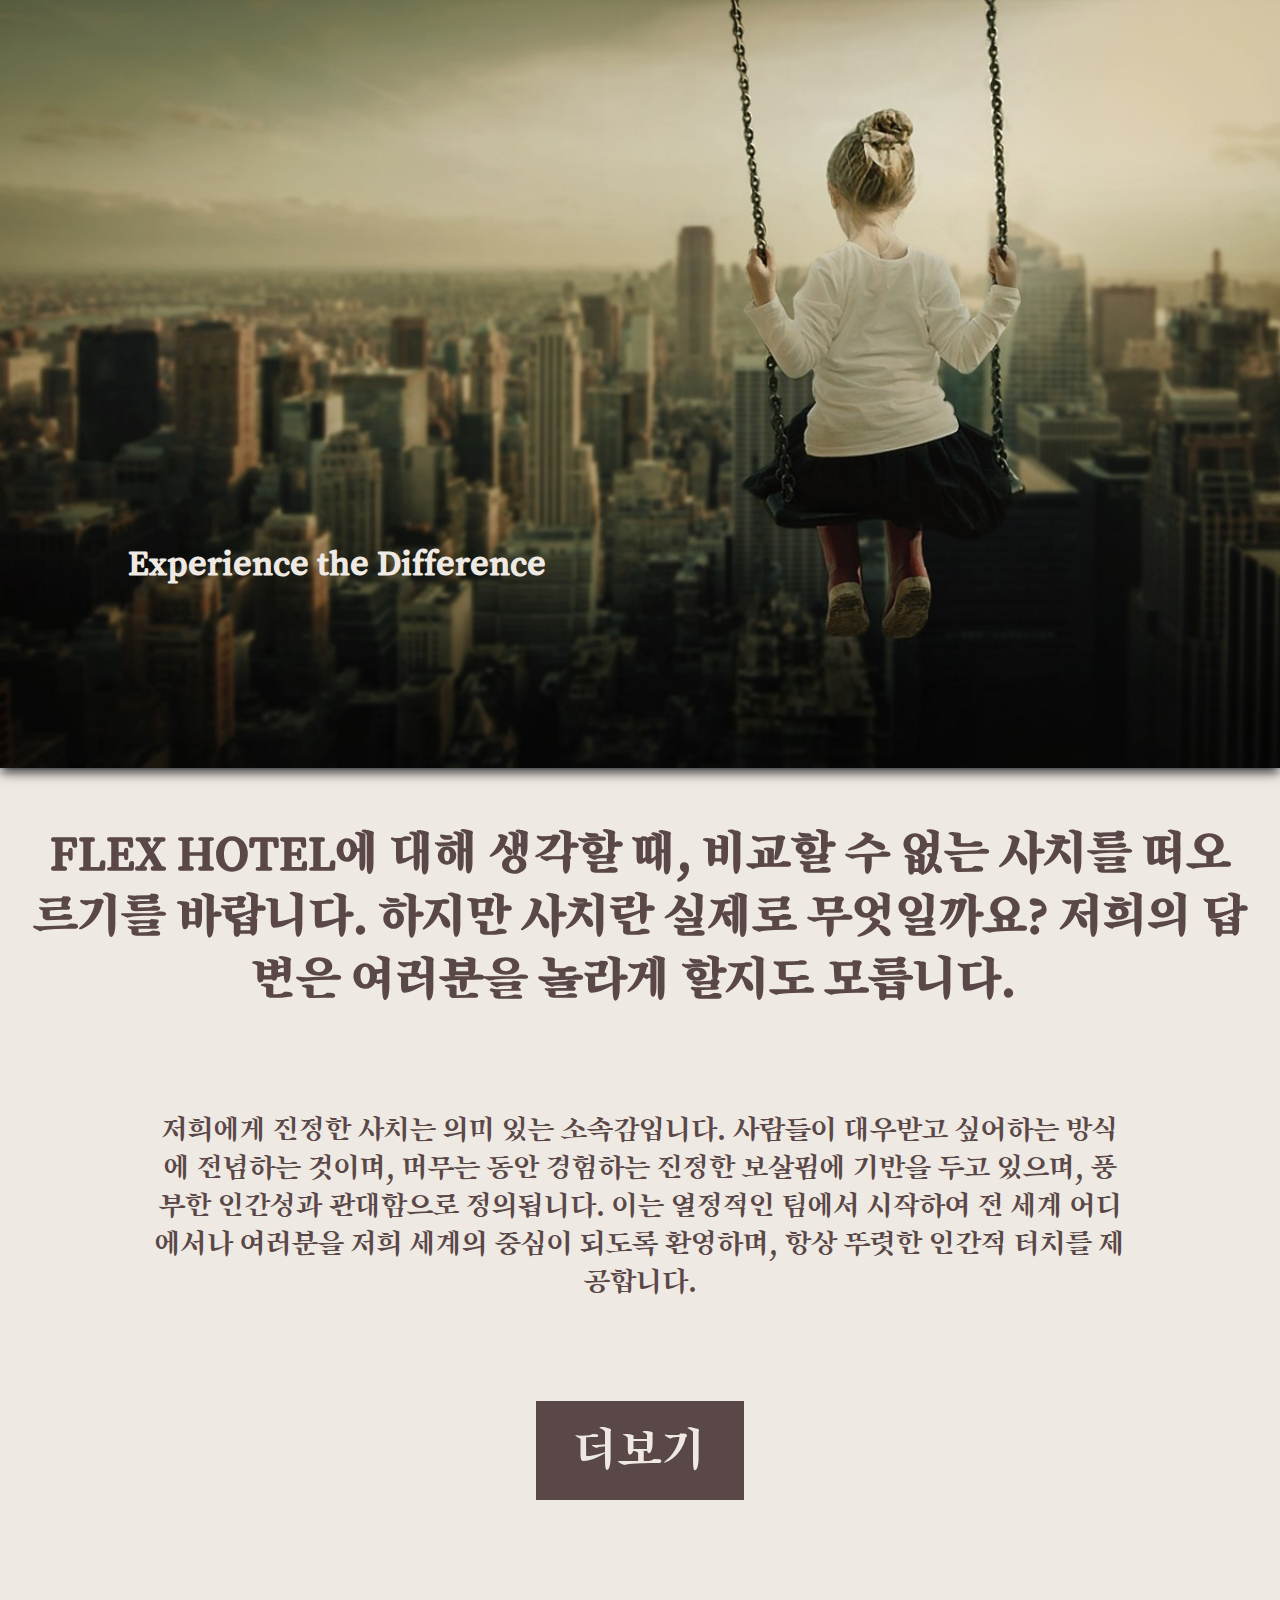
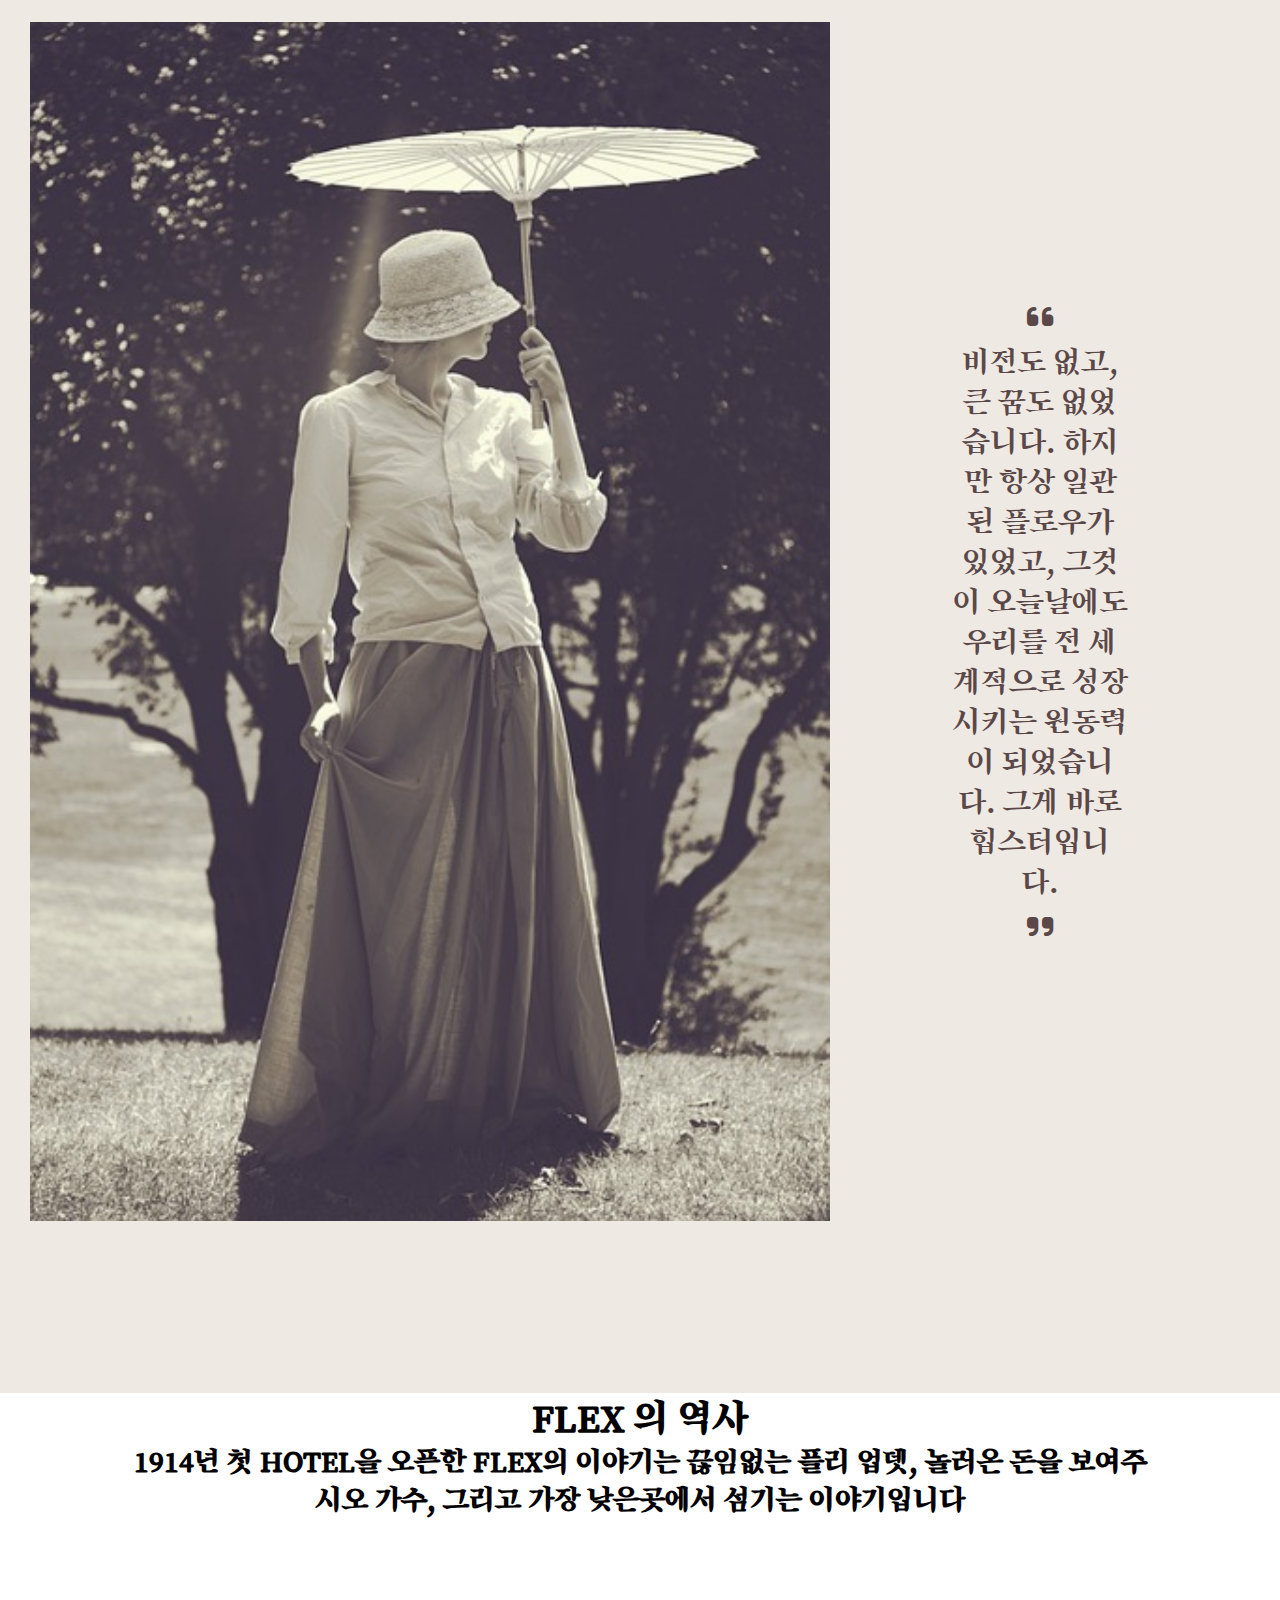
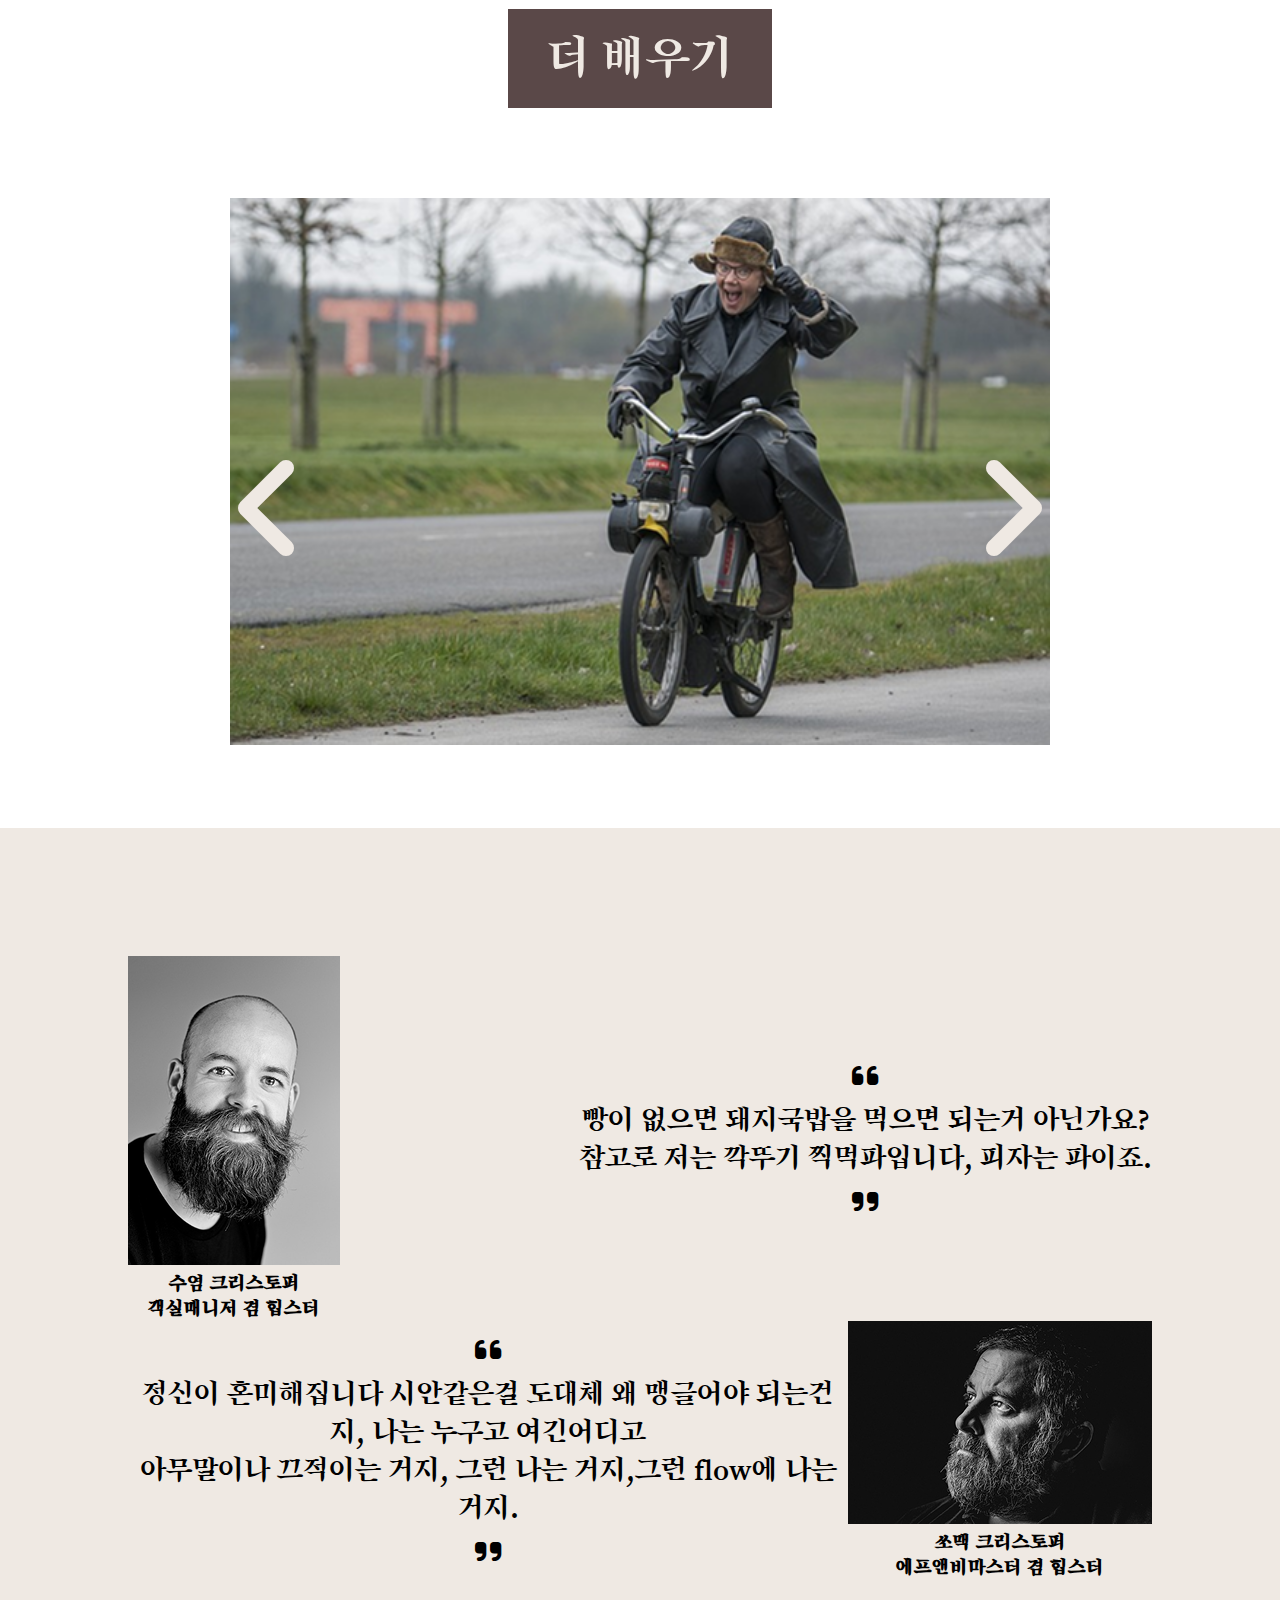
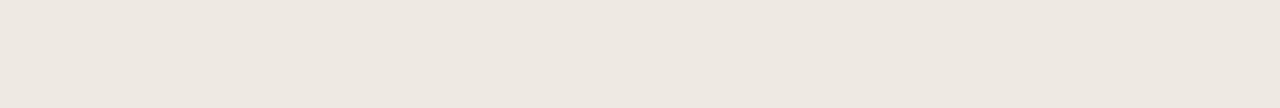
==== menu/brand.html @ 7d7cec75 "imaaidiiot" ====
<!DOCTYPE html>
<html lang="en">
  <head>
    <meta charset="UTF-8" />
    <meta
      name="viewport"
      content="width=device-width, initial-scale=1.0, user-scalable=no"
    />
    <title>BRAND</title>
    <!--Font Awsome Link 6.7.2vr assetType All https://fontawesome.com/v6/search?o=r&m=free -->
    <link
      rel="stylesheet"
      href="https://cdnjs.cloudflare.com/ajax/libs/font-awesome/6.7.2/css/all.min.css"
      integrity="sha512-Evv84Mr4kqVGRNSgIGL/F/aIDqQb7xQ2vcrdIwxfjThSH8CSR7PBEakCr51Ck+w+/U6swU2Im1vVX0SVk9ABhg=="
      crossorigin="anonymous"
      referrerpolicy="no-referrer"
    />
    <link rel="preconnect" href="https://fonts.googleapis.com" />
    <link rel="preconnect" href="https://fonts.gstatic.com" crossorigin />
    <link
      href="https://fonts.googleapis.com/css2?family=Song+Myung&display=swap"
      rel="stylesheet"
    />
    <link rel="stylesheet" href="../css/style.css" />

    <script src="/js/jquery-3.7.1.min.js"></script>
  </head>
  <body class="">
    <!--헤더 유준-->
    <header></header>
    <div class="visual">
      <img src="../img/backGround.png" alt="" />
      <p>Experience the Difference</p>
    </div>
    <div class="container">
      <div class="brand_con1">
        <h1>
          FLEX HOTEL에 대해 생각할 때, 비교할 수 없는 사치를 떠오르기를
          바랍니다. 하지만 사치란 실제로 무엇일까요? 저희의 답변은 여러분을
          놀라게 할지도 모릅니다. 
        </h1>
        <h2>
          저희에게 진정한 사치는 의미 있는 소속감입니다. 사람들이 대우받고
          싶어하는 방식에 전념하는 것이며, 머무는 동안 경험하는 진정한 보살핌에
          기반을 두고 있으며, 풍부한 인간성과 관대함으로 정의됩니다. 이는
          열정적인 팀에서 시작하여 전 세계 어디에서나 여러분을 저희 세계의
          중심이 되도록 환영하며, 항상 뚜렷한 인간적 터치를 제공합니다.
        </h2>
        <button>더보기</button>
        <div>
          <img src="../img/masterCheif.png" alt="" class="masterCheif" />
          <p>
            <i class="fa-solid fa-quote-left"></i>
            비전도 없고, 큰 꿈도 없었습니다. 하지만 항상 일관된 플로우가 있었고,
            그것이 오늘날에도 우리를 전 세계적으로 성장시키는 원동력이
            되었습니다. 그게 바로 힙스터입니다.
            <i class="fa-solid fa-quote-right"></i>
          </p>
        </div>
      </div>
      <div class="brand_con2">
        <h1>FLEX 의 역사</h1>
        <h2>
          1914년 첫 HOTEL을 오픈한 FLEX의 이야기는 끊임없는 플리 업뎃, 놀러온
          돈을 보여주시오 가수, 그리고 가장 낮은곳에서 섬기는 이야기입니다
        </h2>
        <button>더 배우기</button>
        <div>
          <i class="fa-solid fa-angle-left" id="fa-angle-left"></i>
          <img src="../img/consub_1.png" alt="" class="con5_1" />
          <img src="../img/consub_2.png" alt="" class="con5_2" />
          <img src="../img/consub_3.png" alt="" class="con5_3" />
          <img src="../img/consub_4.png" alt="" class="con5_4" />
          <i class="fa-solid fa-angle-right" id="fa-angle-right"></i>
        </div>
      </div>
      <div class="brand_con3">
        <div>
          <h1>
            <img src="../img/manage_1.png" alt="" />
            <p>
              수염 크리스토퍼<br />
              객실매니저 겸 힙스터
            </p>
          </h1>

          <p>
            <i class="fa-solid fa-quote-left"></i>
            빵이 없으면 돼지국밥을 먹으면 되는거 아닌가요? <br />참고로 저는
            깍뚜기 찍먹파입니다, 피자는 파이죠.
            <i class="fa-solid fa-quote-right"></i>
          </p>
        </div>
        <div>
          <p>
            <i class="fa-solid fa-quote-left"></i>
            정신이 혼미해집니다 시안같은걸 도대체 왜 맹글어야 되는건지, 나는
            누구고 여긴어디고 <br />아무말이나 끄적이는 거지, 그런 나는
            거지,그런 flow에 나는 거지.
            <i class="fa-solid fa-quote-right"></i>
          </p>
          <h1>
            <img src="../img/manage_2.png" alt="" />
            <p>
              쏘맥 크리스토퍼<br />
              에프앤비마스터 겸 힙스터
            </p>
          </h1>
        </div>
      </div>
    </div>
    <!--푸터 유준-->
    <footer></footer>

    <!--jquery 관련 작성-->
    <script src="../js/javascript.js"></script>
  </body>
</html>
---- css/style.css ----
* {
  margin: 0px;
  padding: 0px;
}
ul {
  list-style: none;
}
a {
  text-decoration: none;
}
.index_body {
  width: 80%;
  margin-inline: 10%;
}

body {
  font-family: "Song Myung", serif;
}
button {
  font-family: "Song Myung", serif;
}
.visual {
  width: 100%;
  position: relative;
}
.visual img {
  width: 100%;
  box-shadow: 0px 3px 12px;
}
.visual P {
  position: absolute;
  top: 70%;
  left: 10%;
  font-size: 36px;
  font-weight: 900;
  color: #efe9e3;
}
.visual span {
  font-family: "Song Myung", serif;
  font-size: 16px;
  font-weight: 500;
}

.con1 {
  text-align: center;
  width: 100%;
}
.dining_con1 .dining_location {
  display: flex;
}
.dining_con1 .dining_location p {
  margin-left: 30px;
  color: #a99e7c;
}
.dining_con1 .dining_location span {
  color: black;
  margin-left: 10px;
}
.dining_con1 .dining_location .location {
  border-right: #5a4848 1px solid;
  padding-right: 30px;
}

.dining_container {
  position: relative;
  padding-bottom: 80%;
}

.dining_con1 .the_flex img {
  position: absolute;
  width: 100%;
}

.dining_con1 .the_flex h1 {
  margin-block: 30px;
}
.dining_con1 .the_flex h2 {
  margin-block: 20px;
}
.dining_con1 {
  width: 80%;
  margin-inline: 10%;
}
.dining_con1 ul {
  display: flex;
  justify-content: space-around;
  margin-inline: 10%;
  margin-block: 40px;
}

.dining_con1 button {
  padding-inline: 50px;
  padding-block: 20px;
  border: none;
}
.dining_visual .con5_2,
.dining_visual .con5_3,
.dining_visual .con5_4 {
  display: none;
}
.dining_visual {
  background-image: url(../img/dining_bg.png);
  background-position: center;
  background-repeat: no-repeat;
  background-size: cover;
  margin-block: 30px;
}
.dining_visual h1 {
  text-wrap: wrap;
}
.dining_visual i {
  padding-inline: 3vw;
  padding-block: 3vh;
  background-color: #5a4848c2;
}

.dining_visual ul {
  display: flex;
  gap: 30px;
  height: 80%;
  justify-content: space-between;
  align-items: center;
}
.dining_visual img {
  width: 100%;
  height: 368px;
  border-radius: 0px 30px;
}
.dining_visual li {
  width: calc(100% / 3 -50px);
  display: list-item;
  text-align: center;
  margin-top: 20px;
}
.dining_visual button {
  position: relative;
  bottom: 20px;
  padding-block: 10px;
  padding-inline: 10px;
}

.brand_con1 {
  width: 100%;
  text-align: center;
  background-color: #efe9e3;
  padding-block: 50px;
  padding-inline: 30px;
  box-sizing: border-box;
  color: #5a4848;
}

.brand_con1 button {
  padding-block: 2vh;
  padding-inline: 3vw;
  font-size: 50px;
  background-color: #5a4848;
  color: #efe9e3;
  border: none;
}
.brand_con1 h1 {
  font-size: 50px;
}
.brand_con1 h2 {
  font-size: 30px;
  margin-block: 100px;
  width: 80%;
  margin-inline: 10%;
  font-weight: 500;
}
.masterCheif {
  width: 5000px;
}
.brand_con1 div {
  display: flex;
  align-items: center;
  margin-block: 10%;
}
.brand_con1 div p {
  width: 90%;
  margin-inline: 10%;
  display: grid;
  font-size: 32px;
}
.brand_con1 div p i {
  font-size: 30px;
  margin-block: 10px;
}

.brand_con2 {
  display: grid;
  position: relative;
  text-align: center;
  justify-items: center;
  width: 80%;
  margin-inline: 10%;
}
.brand_con2 button {
  padding-block: 2vh;
  padding-inline: 3vw;
  font-size: 50px;
  background-color: #5a4848;
  color: #efe9e3;
  border: none;
  margin-block: 10vh;
}
.brand_con2 h1 {
  font-size: 40px;
}
.brand_con2 h2 {
  font-size: 30px;
}
.brand_con2 div {
  width: 80%;
  text-align: left;
  display: flex;
  justify-content: space-between;
  color: #efe9e3;
}
.brand_con2 #fa-angle-left {
  font-size: 10vw;
  margin-top: 30%;
  z-index: 10;
}
.brand_con2 #fa-angle-right {
  font-size: 10vw;
  margin-top: 30%;
  z-index: 10;
}
.brand_con2 img {
  display: none;
}
.brand_con2 .con5_1 {
  display: block;
}
.brand_con2 div img {
  width: 80%;
  position: absolute;
}
.brand_con3 {
  position: relative;
  width: 80%;
  padding-inline: 10%;
  margin-top: 20%;
  padding-block: 10%;
  background-color: #efe9e3;
}
.brand_con3 div {
  align-items: center;
  display: flex;
  font-size: 30px;
  justify-content: space-between;
}
.brand_con3 h1 {
  text-align: center;
  font-size: 20px;
}
.brand_con3 p {
  justify-items: center;
  text-align: center;
  display: grid;
}
.brand_con3 i {
  margin-block: 10px;
}
.con1 h1 {
  font-size: 20px;
  margin-inline: 10%;
}
.con1 h2 {
  font-size: 13px;
  margin-block: 20px;
  width: 80%;
  margin-inline: 10%;
  font-weight: 500;
}
.scroll_1 {
  display: flex;
  flex-wrap: nowrap;
  gap: 30px;
  overflow: hidden;
  justify-content: space-around;
}
.con1 img {
  width: 400px;
  height: 300px;
}
.con5 {
  position: relative;
  display: flex;
  margin-block: 20px;
  justify-content: space-between;
}
.con5 h2 {
  font-size: 16px;
  font-weight: 500;
}
.con5 .container_5_Left {
  width: 20vw;
}
.con5 .container_5_Right {
  width: 600px;
  height: 600px;
}
.con5 .container_5_Right img {
  position: absolute;
  right: 0%;
  display: none;
  width: 550px;
}
.con5 .container_5_Right .con5_1 {
  display: block;
}
.container_5_Left div {
  position: absolute;
  bottom: 150px;
  z-index: 20;
}
.container_5_Left button {
  padding-inline: 30px;
  padding-block: 5px;
  margin-inline: 10px;
  border: none;
  border-radius: 5px;
  background-color: #efe9e3;
  color: #5a4848;
}
@media (max-width: 1080px) and (min-width: 760px) {
  .scroll_1 {
    display: grid;
  }
  .con5 {
    display: grid;
    justify-content: center;
  }
  .con5 .container_5_Left {
    text-align: center;
    width: 100%;
  }
  .con5 .container_5_Right {
    width: 100%;
  }
  .con5 .container_5_Right img {
    right: 0px;
    width: 100%;
  }
  .con5 .container_5_Left div {
    top: 50%;
    right: 20%;
    transform: translate(50%, 50%);
    transition: 1s;
  }
  .brand_con1 {
    padding-inline: 5%;
  }
  .brand_con1 div {
    display: grid;
  }
  .brand_con1 div p {
    margin: 5%;
  }
  .brand_con1 img {
    width: 100%;
  }
  .brand_con3 div {
    display: grid;
    justify-content: center;
    width: 100%;
    margin-block: 80px;
  }
  .brand_con3 h1 {
    margin-block: 50px;
    width: 100%;
  }

  .brand_con3 img {
    width: 100%;
  }
}
@media (max-width: 760px) {
  .scroll_1 {
    display: grid;
  }
  .con5 {
    display: grid;
    justify-content: center;
  }
  .con5 .container_5_Left div {
    top: 45%;
    right: 20%;
    transform: translate(40%, -80%);
    transition: 1s;
  }
  .con5 .container_5_Left {
    width: 100%;
    text-align: center;
  }
  .con5 .container_5_Right {
    width: 100%;
  }
  .con5 .container_5_Right img {
    right: 0px;
    width: 100%;
  }
  .brand_con1 {
    padding-inline: 5%;
  }
  .brand_con1 div {
    display: grid;
  }
  .brand_con1 div p {
    margin: 5%;
  }
  .brand_con1 img {
    width: 100%;
  }
  .brand_con3 div {
    display: grid;
    justify-content: center;
    width: 100%;
    margin-block: 80px;
  }
  .brand_con3 h1 {
    margin-block: 50px;
    width: 100%;
  }

  .brand_con3 img {
    width: 100%;
  }
}
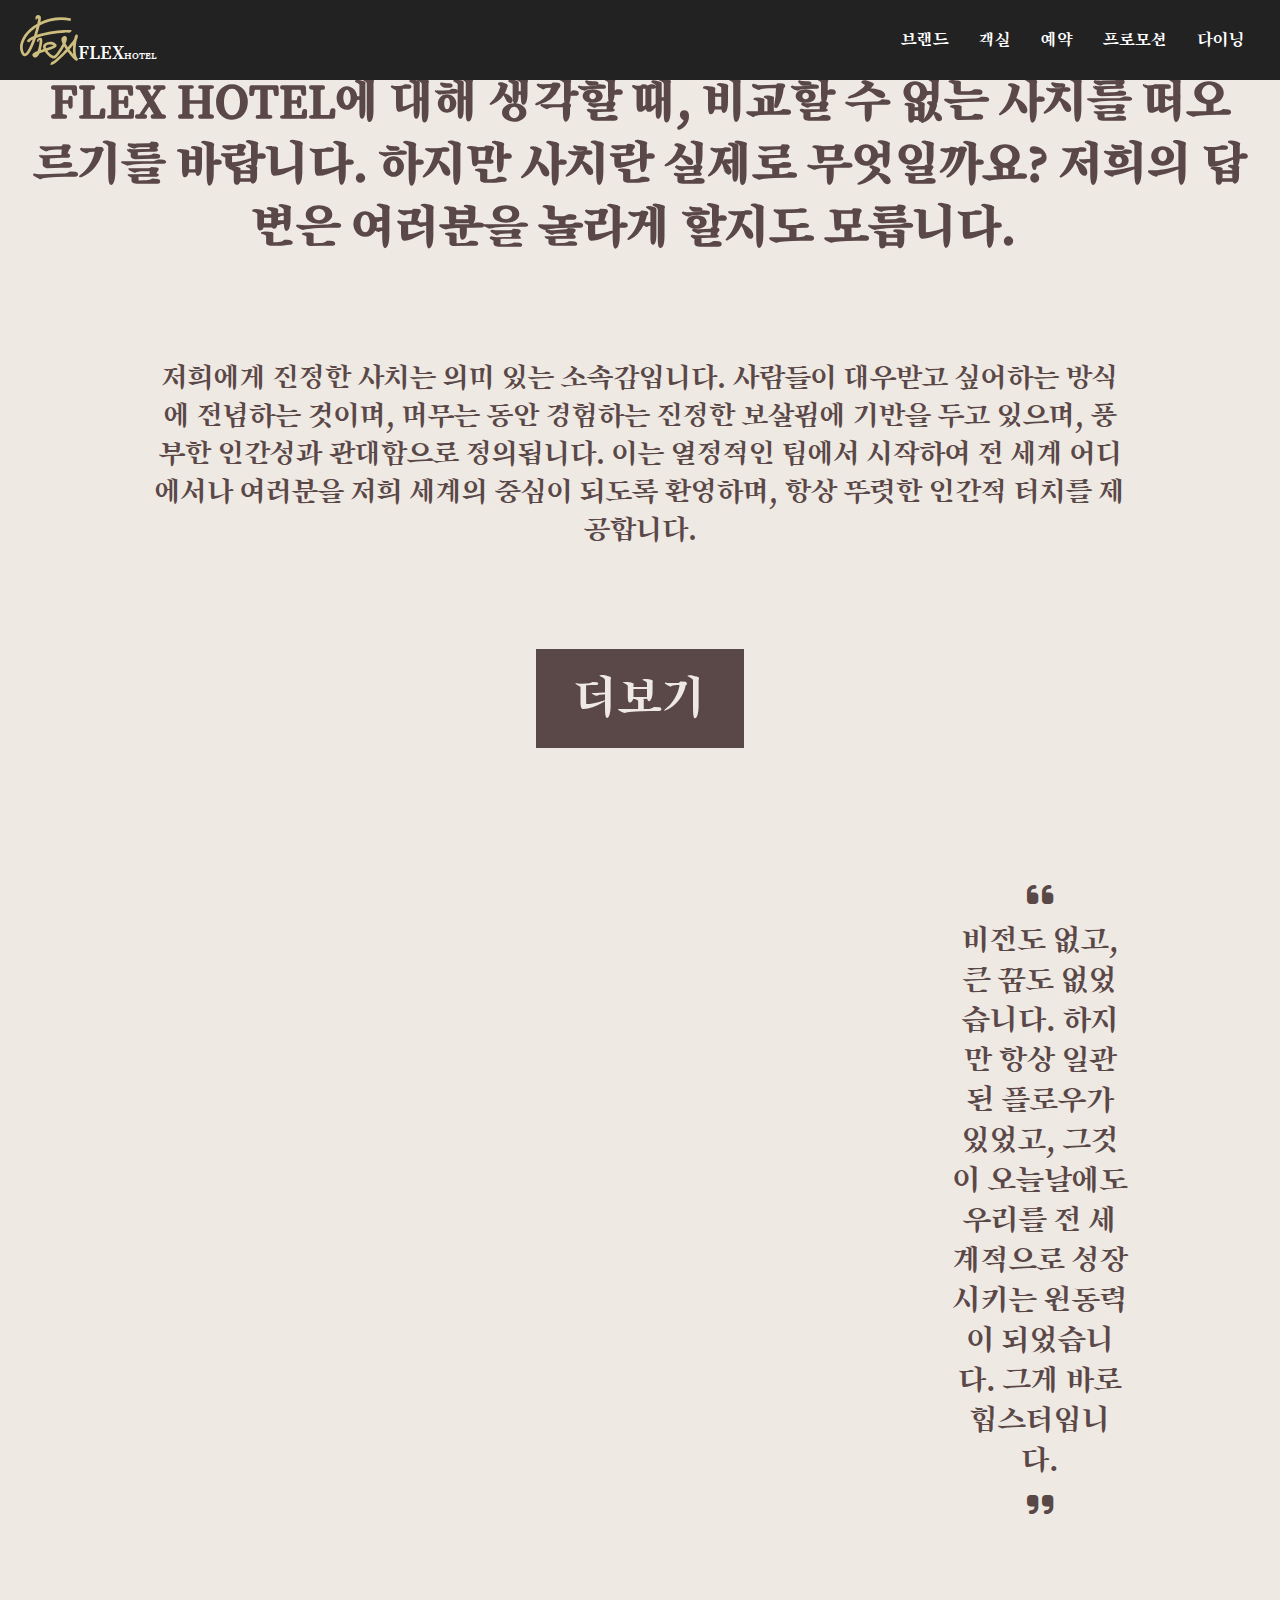
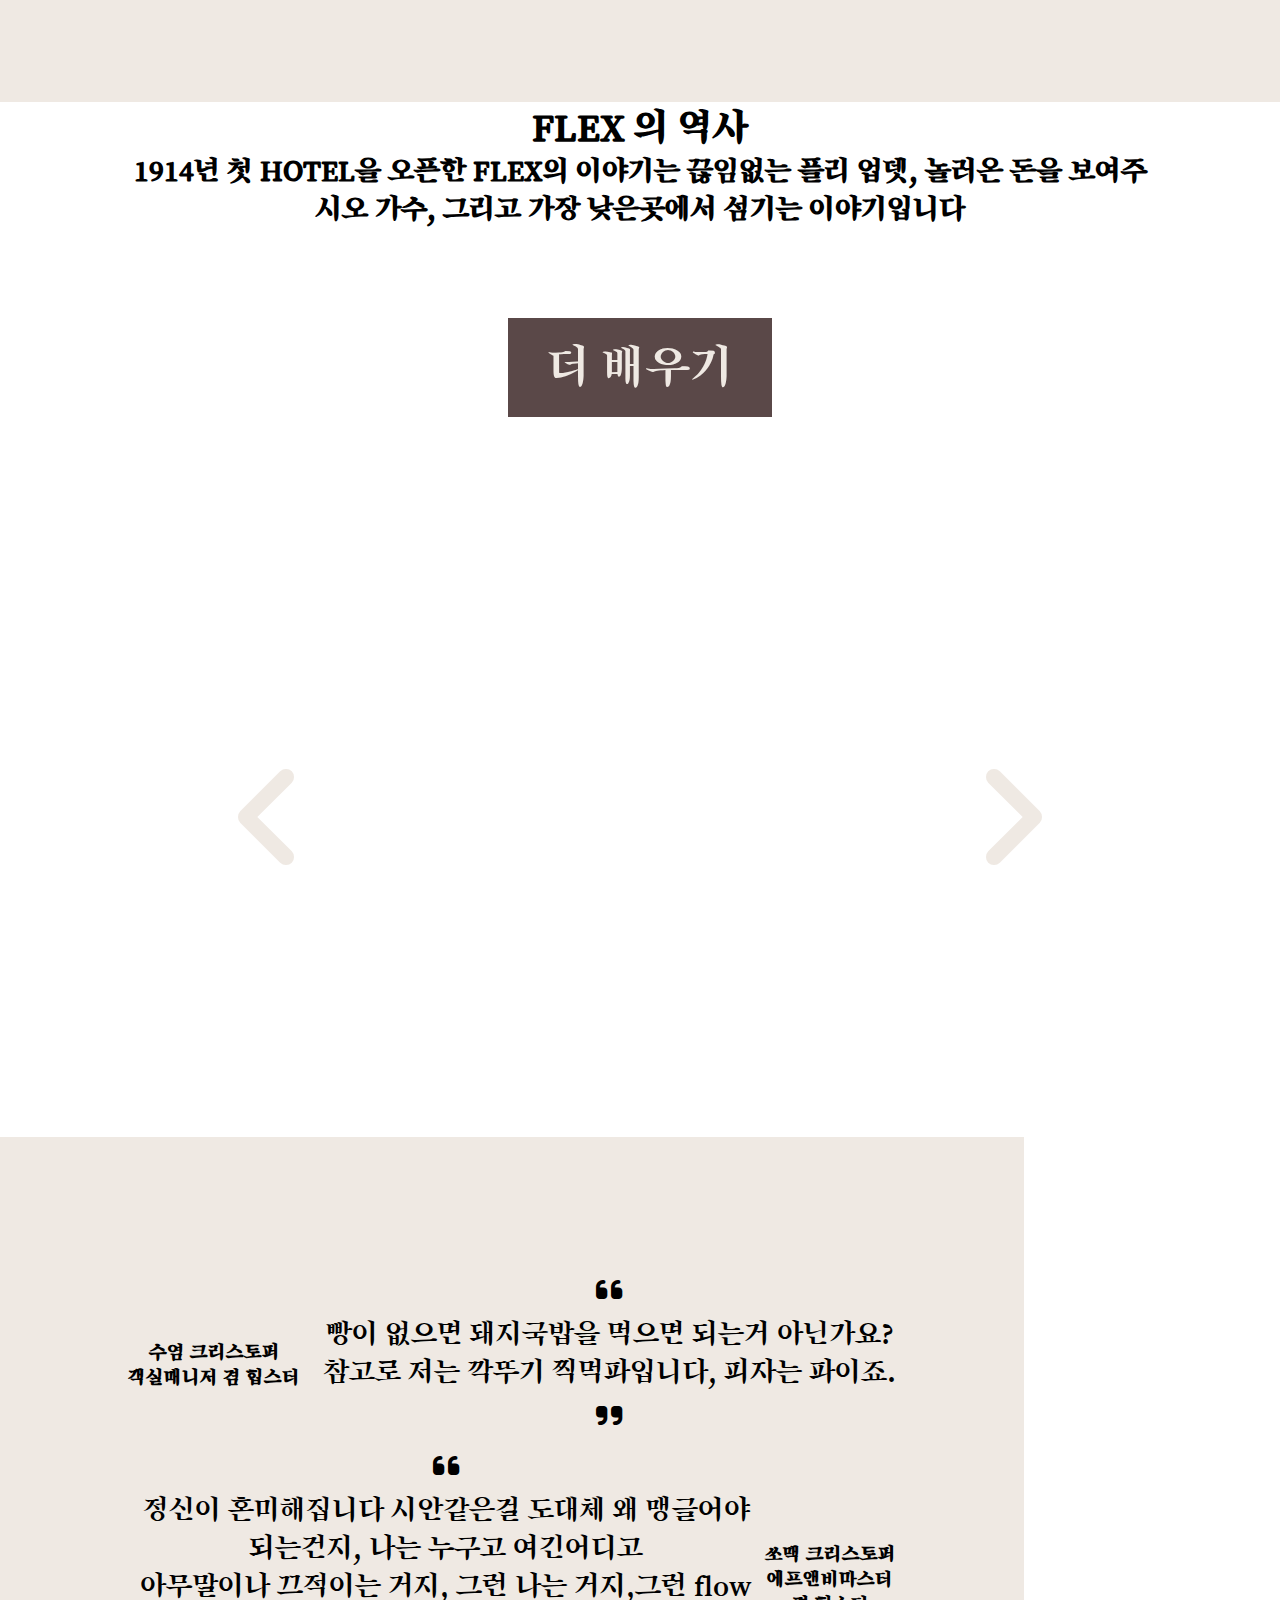
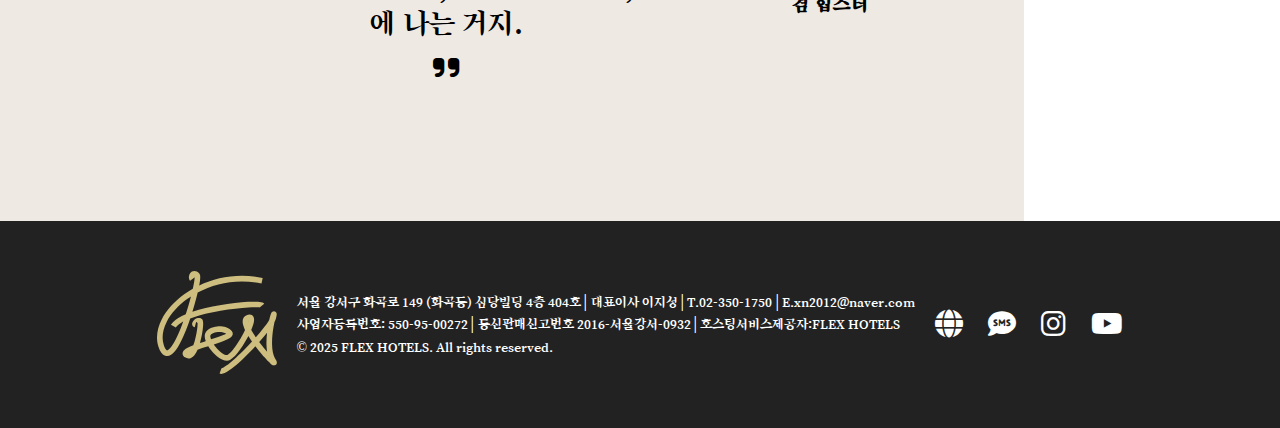
==== commit 969f8348: "header-footer" ====
--- a/menu/brand.html
+++ b/menu/brand.html
@@ -21,13 +21,32 @@
       href="https://fonts.googleapis.com/css2?family=Song+Myung&display=swap"
       rel="stylesheet"
     />
-    <link rel="stylesheet" href="../css/style.css" />
-
+    <link rel="stylesheet" href="../css/krstyle.css" />
+    <link rel="stylesheet" href="../css/header-footer.css" />
     <script src="/js/jquery-3.7.1.min.js"></script>
+    <script src="../js/krjavascript.js"></script>
+    <script src="../js/header-footer.js"></script>
   </head>
   <body class="">
     <!--헤더 유준-->
-    <header></header>
+    <header>
+      <a href="index.html" class="logo">
+        <img src="/img/logo.svg" alt="FLEX HOTEL" />
+        <p><span>FLEX</span>HOTEL</p>
+      </a>
+      <nav class="nav-menu">
+        <ul>
+          <li><a href="#">브랜드</a></li>
+          <li><a href="#">객실</a></li>
+          <li><a href="#">예약</a></li>
+          <li><a href="#">프로모션</a></li>
+          <li><a href="#">다이닝</a></li>
+        </ul>
+      </nav>
+      <button class="menu-btn">
+        <i class="fa-solid fa-bars"></i>
+      </button>
+    </header>
     <div class="visual">
       <img src="../img/backGround.png" alt="" />
       <p>Experience the Difference</p>
@@ -110,9 +129,31 @@
       </div>
     </div>
     <!--푸터 유준-->
-    <footer></footer>
+    <footer>
+      <div class="footer-container">
+        <div class="footer-logo">
+          <img src="/img/logo.svg" alt="FLEX HOTEL" />
+        </div>
+        <div class="footer-info">
+          <p>
+            서울 강서구 화곡로 149 (화곡동) 심당빌딩 4층 404호│대표이사
+            이지성│T.02-350-1750│E.xn2012@naver.com
+          </p>
+          <p>
+            사업자등록번호: 550-95-00272│통신판매신고번호
+            2016-서울강서-0932│호스팅서비스제공자:FLEX HOTELS
+          </p>
+          <p>&copy; 2025 FLEX HOTELS. All rights reserved.</p>
+        </div>
+        <div class="footer-icons">
+          <a href="#" class="fa-solid fa-globe"></a>
+          <a href="#" class="fa-solid fa-comment-sms"></a>
+          <a href="#" class="fa-brands fa-instagram"></a>
+          <a href="#" class="fa-brands fa-youtube"></a>
+        </div>
+      </div>
+    </footer>
 
     <!--jquery 관련 작성-->
-    <script src="../js/javascript.js"></script>
   </body>
 </html>
--- a/css/krstyle.css
+++ b/css/krstyle.css
@@ -0,0 +1,493 @@
+* {
+  margin: 0px;
+  padding: 0px;
+}
+ul {
+  list-style: none;
+}
+a {
+  text-decoration: none;
+}
+.index_body {
+  width: 80%;
+  margin-inline: 10%;
+}
+
+body {
+  font-family: "Song Myung", serif;
+}
+button {
+  font-family: "Song Myung", serif;
+}
+.visual {
+  width: 100%;
+  position: relative;
+}
+.visual img {
+  width: 100%;
+  box-shadow: 0px 3px 12px;
+}
+.visual P {
+  position: absolute;
+  top: 70%;
+  left: 10%;
+  font-size: 36px;
+  font-weight: 900;
+  color: #efe9e3;
+}
+.visual span {
+  font-family: "Song Myung", serif;
+  font-size: 16px;
+  font-weight: 500;
+}
+
+.krcon1 {
+  text-align: center;
+  width: 100%;
+}
+.dining_con1 .dining_location {
+  display: flex;
+}
+.dining_con1 .dining_location p {
+  margin-left: 30px;
+  color: #a99e7c;
+}
+.dining_con1 .dining_location span {
+  color: black;
+  margin-left: 10px;
+}
+.dining_con1 .dining_location .location {
+  border-right: #5a4848 1px solid;
+  padding-right: 30px;
+}
+
+.dining_container {
+  position: relative;
+  padding-bottom: 80%;
+}
+
+.dining_con1 .the_flex img {
+  position: absolute;
+  width: 100%;
+}
+
+.dining_con1 .the_flex h1 {
+  margin-block: 30px;
+}
+.dining_con1 .the_flex h2 {
+  margin-block: 20px;
+}
+.dining_con1 {
+  width: 80%;
+  margin-inline: 10%;
+}
+.dining_con1 ul {
+  display: flex;
+  justify-content: space-around;
+  margin-inline: 10%;
+  margin-block: 40px;
+}
+.dining_con1 li {
+  position: relative;
+  overflow: hidden;
+}
+
+.dining_con1 .btnslider {
+  position: absolute;
+  left: -835px;
+  top: 20px;
+  /* transform: translate(673px, -60px);
+  transition: 3s; */
+}
+.dining_con1 h6 {
+  position: absolute;
+  z-index: 60;
+  top: 52px;
+  left: 10px;
+  font-size: 26px;
+  color: #efe9e3;
+}
+.dining_con1 button {
+  padding-inline: 50px;
+  padding-block: 20px;
+  background: white;
+  border: #5a4848 1px solid;
+}
+.dining_visual .con5_2,
+.dining_visual .con5_3,
+.dining_visual .con5_4 {
+  display: none;
+}
+.dining_visual {
+  background-image: url(../img/dining_bg.png);
+  background-position: center;
+  background-repeat: no-repeat;
+  background-size: cover;
+  margin-block: 30px;
+}
+.dining_visual h1 {
+  text-wrap: wrap;
+}
+.dining_visual i {
+  padding-inline: 3vw;
+  padding-block: 3vh;
+  background-color: #5a4848c2;
+}
+
+.dining_visual ul {
+  display: flex;
+  gap: 30px;
+  height: 80%;
+  justify-content: space-between;
+  align-items: center;
+}
+.dining_visual img {
+  width: 100%;
+  height: 368px;
+  border-radius: 0px 30px;
+}
+.dining_visual li {
+  width: calc(100% / 3 -50px);
+  display: list-item;
+  text-align: center;
+  margin-top: 20px;
+}
+.dining_visual button {
+  position: relative;
+  bottom: 20px;
+  padding-block: 10px;
+  padding-inline: 10px;
+}
+
+.brand_con1 {
+  width: 100%;
+  text-align: center;
+  background-color: #efe9e3;
+  padding-block: 50px;
+  padding-inline: 30px;
+  box-sizing: border-box;
+  color: #5a4848;
+}
+
+.brand_con1 button {
+  padding-block: 2vh;
+  padding-inline: 3vw;
+  font-size: 50px;
+  background-color: #5a4848;
+  color: #efe9e3;
+  border: none;
+}
+.brand_con1 h1 {
+  font-size: 50px;
+}
+.brand_con1 h2 {
+  font-size: 30px;
+  margin-block: 100px;
+  width: 80%;
+  margin-inline: 10%;
+  font-weight: 500;
+}
+.masterCheif {
+  width: 5000px;
+}
+.brand_con1 div {
+  display: flex;
+  align-items: center;
+  margin-block: 10%;
+}
+.brand_con1 div p {
+  width: 90%;
+  margin-inline: 10%;
+  display: grid;
+  font-size: 32px;
+}
+.brand_con1 div p i {
+  font-size: 30px;
+  margin-block: 10px;
+}
+
+.brand_con2 {
+  display: grid;
+  position: relative;
+  text-align: center;
+  justify-items: center;
+  width: 80%;
+  margin-inline: 10%;
+}
+.brand_con2 button {
+  padding-block: 2vh;
+  padding-inline: 3vw;
+  font-size: 50px;
+  background-color: #5a4848;
+  color: #efe9e3;
+  border: none;
+  margin-block: 10vh;
+}
+.brand_con2 h1 {
+  font-size: 40px;
+}
+.brand_con2 h2 {
+  font-size: 30px;
+}
+.brand_con2 div {
+  width: 80%;
+  text-align: left;
+  display: flex;
+  justify-content: space-between;
+  color: #efe9e3;
+}
+.brand_con2 #fa-angle-left {
+  font-size: 10vw;
+  margin-top: 30%;
+  z-index: 10;
+}
+.brand_con2 #fa-angle-right {
+  font-size: 10vw;
+  margin-top: 30%;
+  z-index: 10;
+}
+.brand_con2 img {
+  display: none;
+}
+.brand_con2 .con5_1 {
+  display: block;
+}
+.brand_con2 div img {
+  width: 80%;
+  position: absolute;
+}
+.brand_con3 {
+  position: relative;
+  width: 80%;
+  padding-inline: 10%;
+  margin-top: 20%;
+  padding-block: 10%;
+  background-color: #efe9e3;
+}
+.brand_con3 div {
+  align-items: center;
+  display: flex;
+  font-size: 30px;
+  justify-content: space-between;
+}
+.brand_con3 h1 {
+  text-align: center;
+  font-size: 20px;
+}
+.brand_con3 p {
+  justify-items: center;
+  text-align: center;
+  display: grid;
+}
+.brand_con3 i {
+  margin-block: 10px;
+}
+.krcon1 h1 {
+  font-size: 20px;
+  margin-inline: 10%;
+}
+.krcon1 h2 {
+  font-size: 13px;
+  margin-block: 20px;
+  width: 80%;
+  margin-inline: 10%;
+  font-weight: 500;
+}
+.scroll_1 {
+  display: flex;
+  flex-wrap: nowrap;
+  gap: 30px;
+  overflow: hidden;
+  justify-content: space-around;
+}
+.krcon1 img {
+  width: 400px;
+  height: 300px;
+}
+.krcon5 {
+  position: relative;
+  display: flex;
+  margin-block: 20px;
+  justify-content: space-between;
+}
+.krcon5 h2 {
+  font-size: 16px;
+  font-weight: 500;
+}
+.krcon5 .container_5_Left {
+  width: 20vw;
+}
+.krcon5 .container_5_Right {
+  width: 600px;
+  height: 600px;
+}
+.krcon5 .container_5_Right img {
+  position: absolute;
+  right: 0%;
+  display: none;
+  width: 550px;
+}
+.krcon5 .container_5_Right .con5_1 {
+  display: block;
+}
+.container_5_Left div {
+  position: absolute;
+  bottom: 150px;
+  z-index: 20;
+}
+.container_5_Left button {
+  padding-inline: 30px;
+  padding-block: 5px;
+  margin-inline: 10px;
+  border: none;
+  border-radius: 5px;
+  background-color: #efe9e3;
+  color: #5a4848;
+}
+.details {
+  width: 80%;
+  margin: 10%;
+  display: flex;
+  justify-content: space-around;
+  overflow: hidden;
+}
+.details h1 {
+  margin-right: 18vw;
+  margin-bottom: 5vh;
+}
+.details div {
+  display: flex;
+  gap: 5vw;
+}
+.details ul {
+  width: calc(100% / 2 - 2.1vw);
+  list-style: circle;
+}
+.details .ipsumLeft {
+  width: 30vw;
+  margin-top: 10vh;
+}
+.introDuction {
+  display: flex;
+  width: 80%;
+  margin-inline: 10%;
+}
+.introDuction .ipsumRight {
+  margin-right: 5vw;
+  display: block;
+  width: 500px;
+}
+.introDuction h1 {
+  margin-bottom: 5vh;
+  font-size: 20px;
+}
+.introDuction ul {
+  list-style: circle;
+}
+.introDuction li {
+  margin-bottom: 3vh;
+}
+@media (max-width: 1220px) and (min-width: 600px) {
+  .scroll_1 {
+    display: grid;
+  }
+  .krcon5 {
+    display: grid;
+    justify-content: center;
+  }
+  .krcon5 .container_5_Left {
+    text-align: center;
+    width: 100%;
+  }
+  .krcon5 .container_5_Right {
+    width: 100%;
+  }
+  .krcon5 .container_5_Right img {
+    right: 0px;
+    width: 100%;
+  }
+  .krcon5 .container_5_Left div {
+    top: 50%;
+    right: 20%;
+    transform: translate(50%, 50%);
+    transition: 1s;
+  }
+  .brand_con1 {
+    padding-inline: 5%;
+  }
+  .brand_con1 div {
+    display: grid;
+  }
+  .brand_con1 div p {
+    margin: 5%;
+  }
+  .brand_con1 img {
+    width: 100%;
+  }
+  .brand_con3 div {
+    display: grid;
+    justify-content: center;
+    width: 100%;
+    margin-block: 80px;
+  }
+  .brand_con3 h1 {
+    margin-block: 50px;
+    width: 100%;
+  }
+
+  .brand_con3 img {
+    width: 100%;
+  }
+}
+@media (max-width: 600px) {
+  .scroll_1 {
+    display: grid;
+  }
+  .krcon5 {
+    display: grid;
+    justify-content: center;
+  }
+  .krcon5 .container_5_Left div {
+    top: 45%;
+    right: 20%;
+    transform: translate(40%, -80%);
+    transition: 1s;
+  }
+  .krcon5 .container_5_Left {
+    width: 100%;
+    text-align: center;
+  }
+  .krcon5 .container_5_Right {
+    width: 100%;
+  }
+  .krcon5 .container_5_Right img {
+    right: 0px;
+    width: 100%;
+  }
+  .brand_con1 {
+    padding-inline: 5%;
+  }
+  .brand_con1 div {
+    display: grid;
+  }
+  .brand_con1 div p {
+    margin: 5%;
+  }
+  .brand_con1 img {
+    width: 100%;
+  }
+  .brand_con3 div {
+    display: grid;
+    justify-content: center;
+    width: 100%;
+    margin-block: 80px;
+  }
+  .brand_con3 h1 {
+    margin-block: 50px;
+    width: 100%;
+  }
+
+  .brand_con3 img {
+    width: 100%;
+  }
+}
--- a/css/header-footer.css
+++ b/css/header-footer.css
@@ -0,0 +1,142 @@
+* {
+  margin: 0px;
+  padding: 0px;
+  box-sizing: border-box;
+}
+body {
+  font-family: "Song Myung", serif;
+}
+/* header stylesheet */
+header {
+  width: 100%;
+  display: flex;
+  align-items: center;
+  justify-content: space-between;
+  background-color: #222;
+  padding: 15px 20px;
+  position: fixed;
+  z-index: 100;
+}
+header p span {
+  font-size: 20px;
+  text-decoration: none;
+  color: #fff;
+}
+header p {
+  font-size: 10px;
+  text-decoration: none;
+  color: #fff;
+}
+.logo img {
+  height: 50px;
+}
+.logo {
+  display: flex;
+  align-items: end;
+}
+.nav-menu ul {
+  display: flex;
+  list-style: none;
+}
+.nav-menu ul li {
+  margin: 0 15px;
+}
+
+.nav-menu ul li a {
+  color: #fff;
+  text-decoration: none;
+  font-size: 18px;
+}
+.nav-menu ul li a:hover {
+  text-decoration: underline;
+}
+.menu-btn {
+  display: none;
+  font-size: 24px;
+  background: none;
+  color: #fff;
+  cursor: pointer;
+  border: none;
+  outline: none;
+}
+.menu-btn i {
+  font-size: 28px;
+}
+@media (max-width: 768px) {
+  .nav-menu {
+    display: none;
+    position: absolute;
+    top: 70px;
+    right: 0;
+    background: #222;
+    width: 100%;
+    text-align: center;
+    padding: 10px 0;
+  }
+  .nav-menu ul {
+    flex-direction: column;
+  }
+  .nav-menu ul li {
+    margin: 10px 0;
+  }
+  .menu-btn {
+    display: block;
+  }
+}
+/* footer stylesheet */
+footer {
+  background-color: #222;
+  color: #fff;
+  padding: 50px 0;
+  position: relative;
+  left: 0px;
+  width: 100vw;
+  display: flex;
+  align-items: center;
+  justify-content: space-between;
+  background-color: #222;
+  text-align: center;
+  font-size: 14px;
+  overflow-x: hidden;
+}
+.footer-container {
+  display: flex;
+  flex-direction: column;
+  align-items: center;
+  gap: 20px;
+}
+.footer-logo img {
+  width: 120px;
+}
+.footer-info {
+  max-width: 800px;
+  text-align: center;
+  line-height: 1.6;
+}
+.footer-icons {
+  display: flex;
+  gap: 25px;
+  align-items: center;
+}
+.footer-icons a {
+  color: #fff;
+  font-size: 28px;
+  text-decoration: none;
+  transition: color 0.3s ease;
+}
+.footer-icons a:hover {
+  color: #aaa;
+}
+@media (min-width: 768px) {
+  .footer-container {
+    flex-direction: row;
+    justify-content: space-between;
+    align-items: center;
+    max-width: 1100px;
+    margin: 0 auto;
+    padding: 0 20px;
+  }
+  .footer-info {
+    text-align: left;
+  }
+}
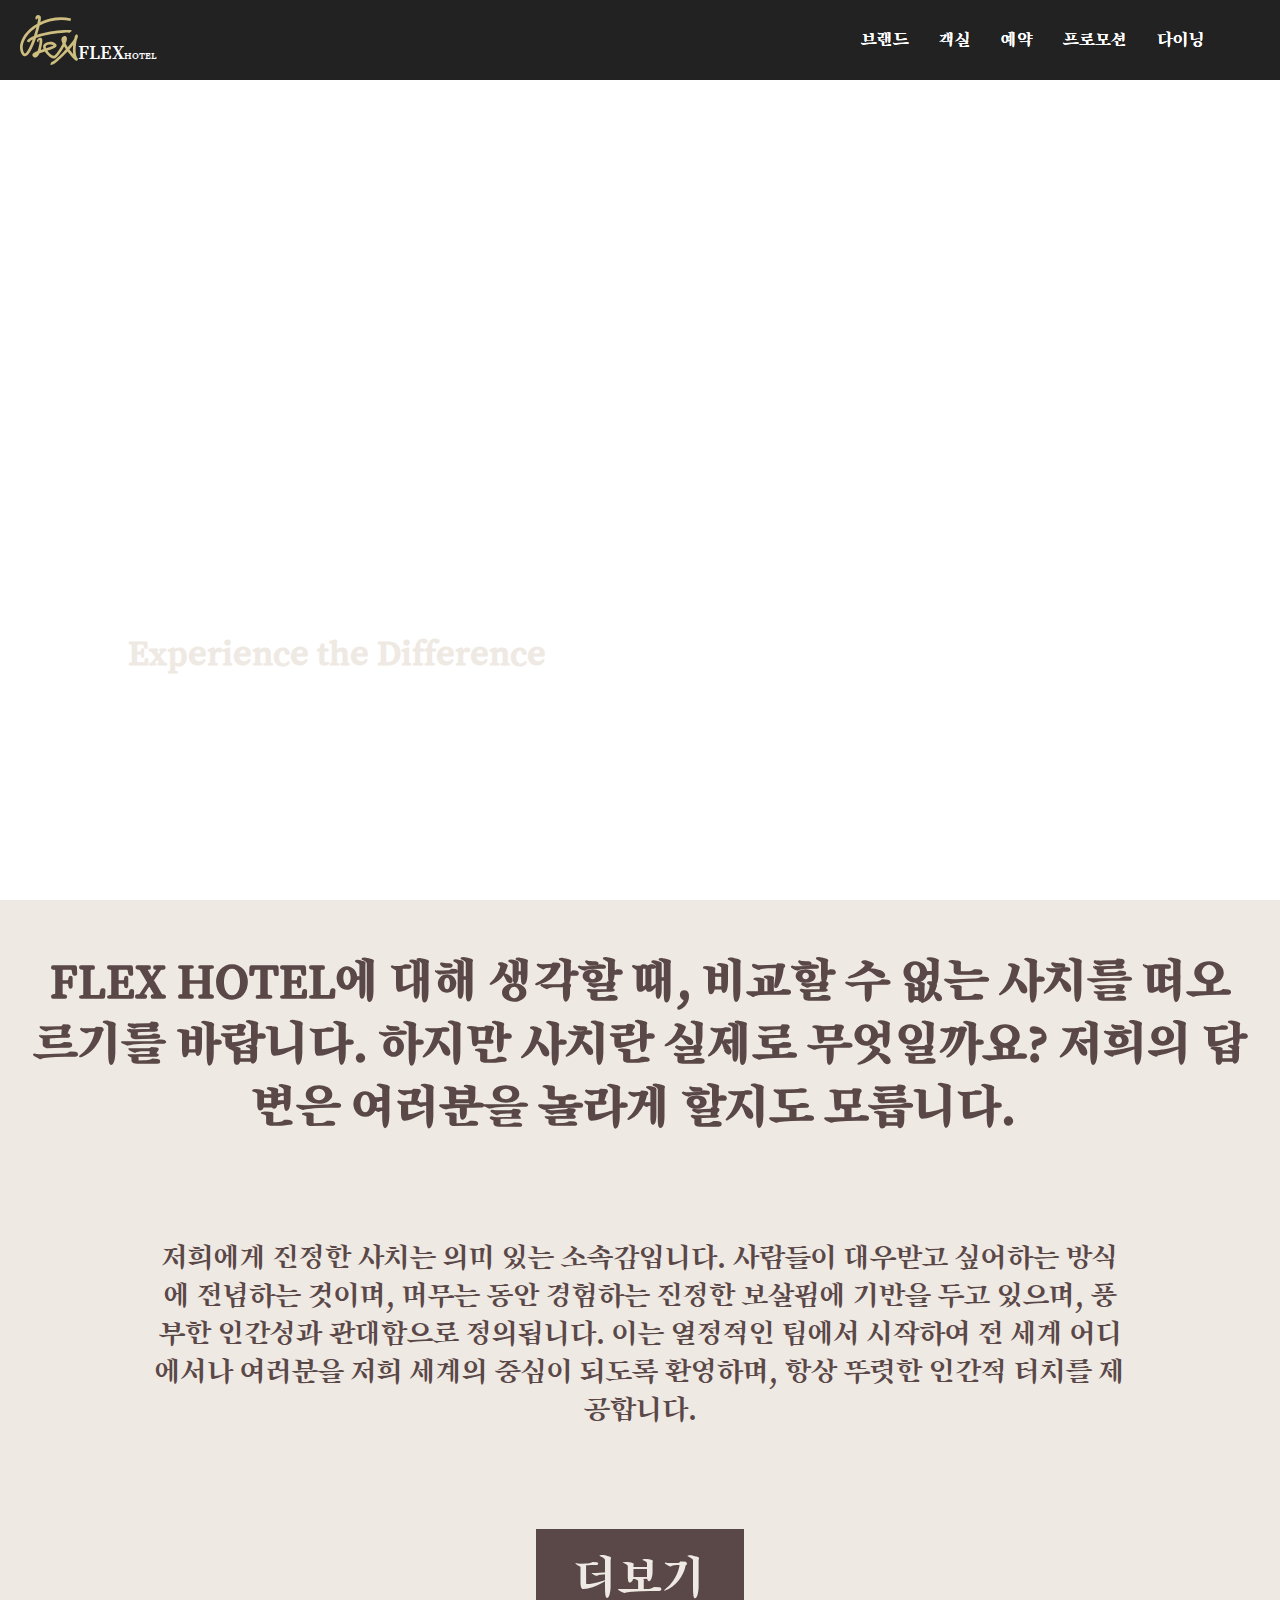
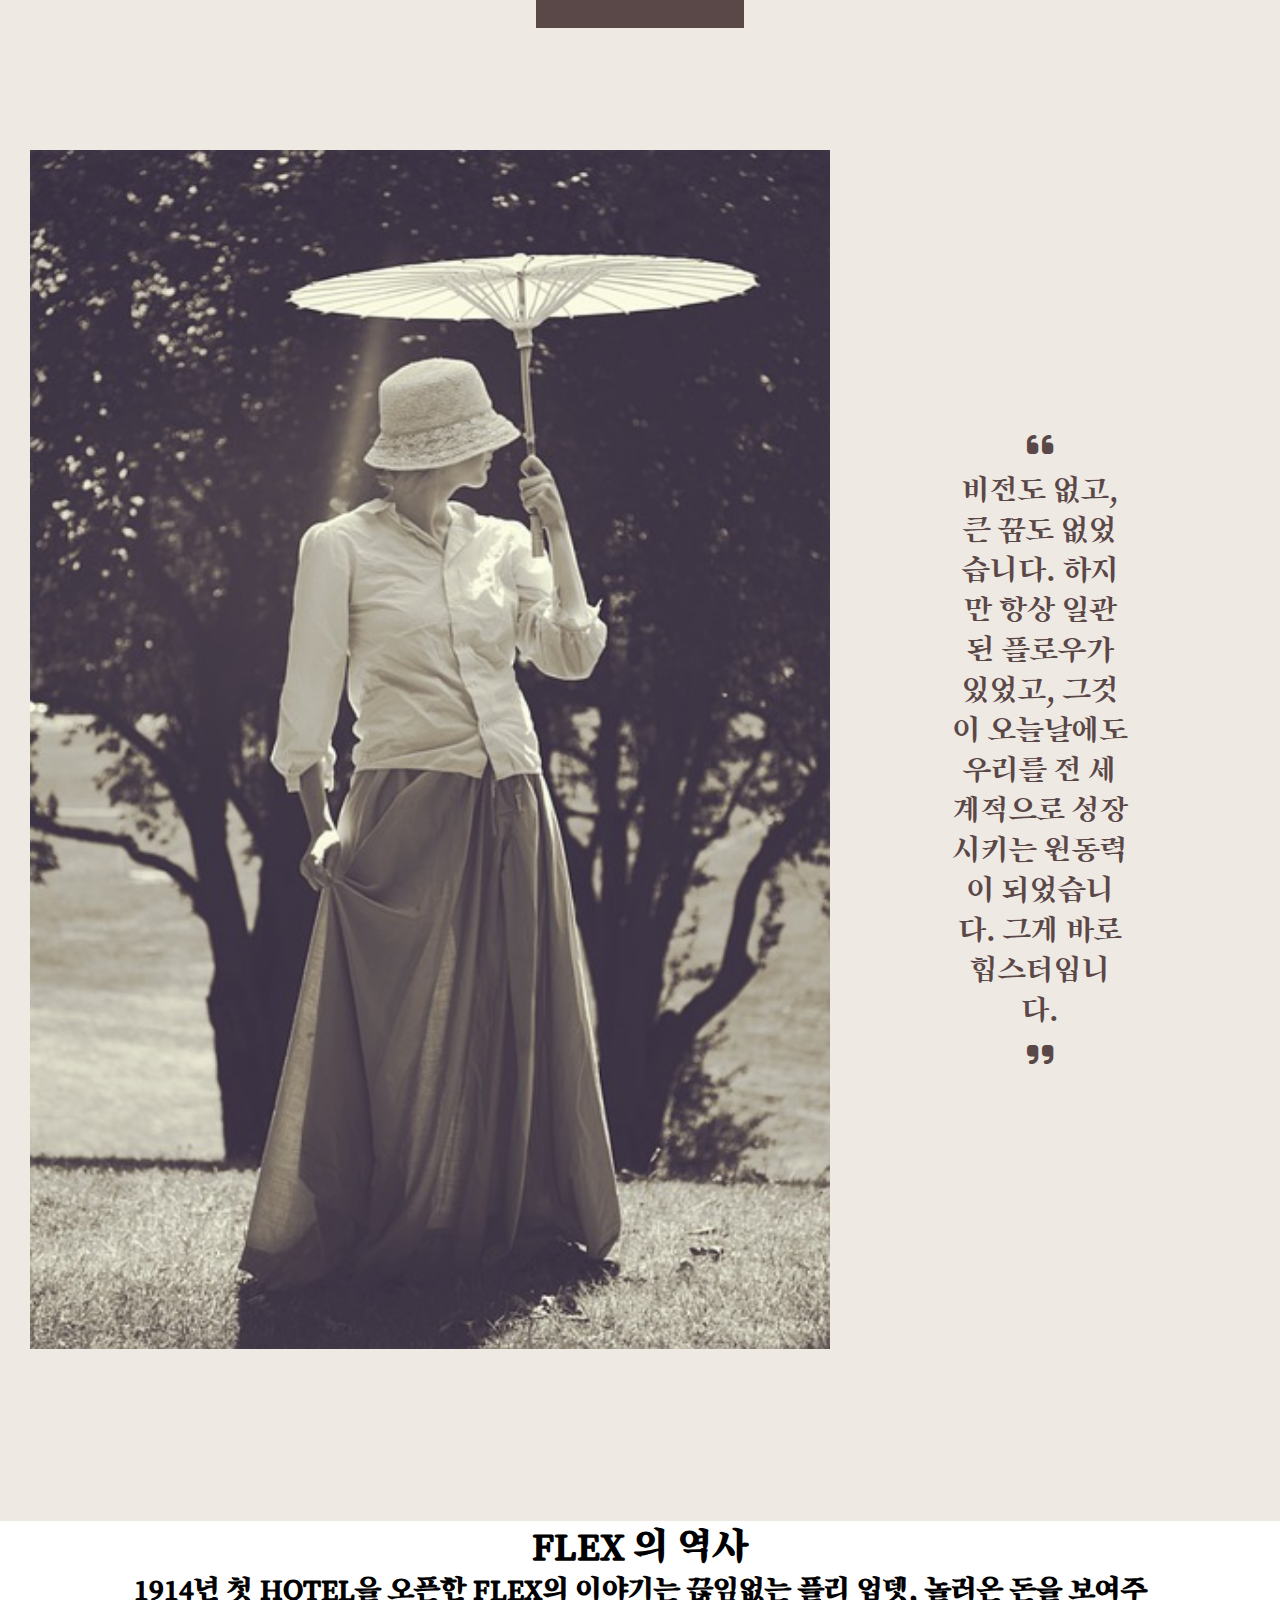
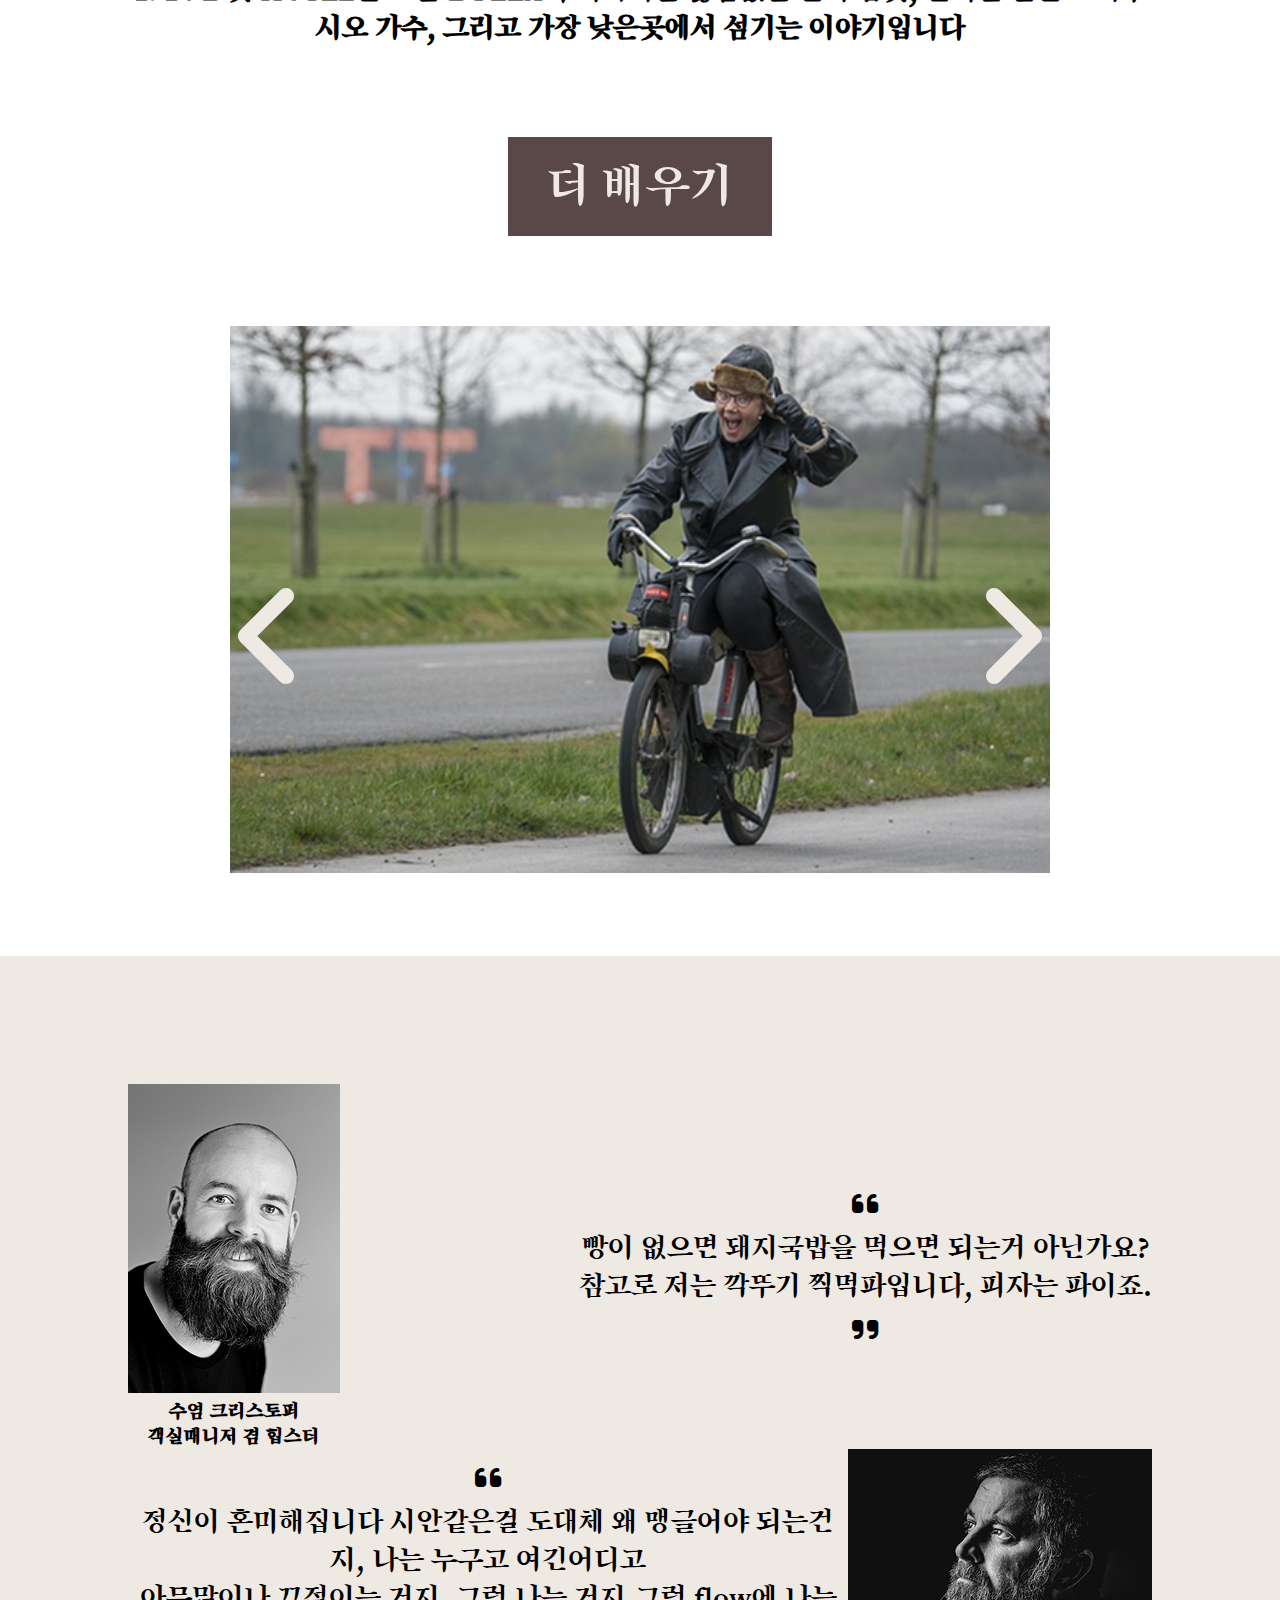
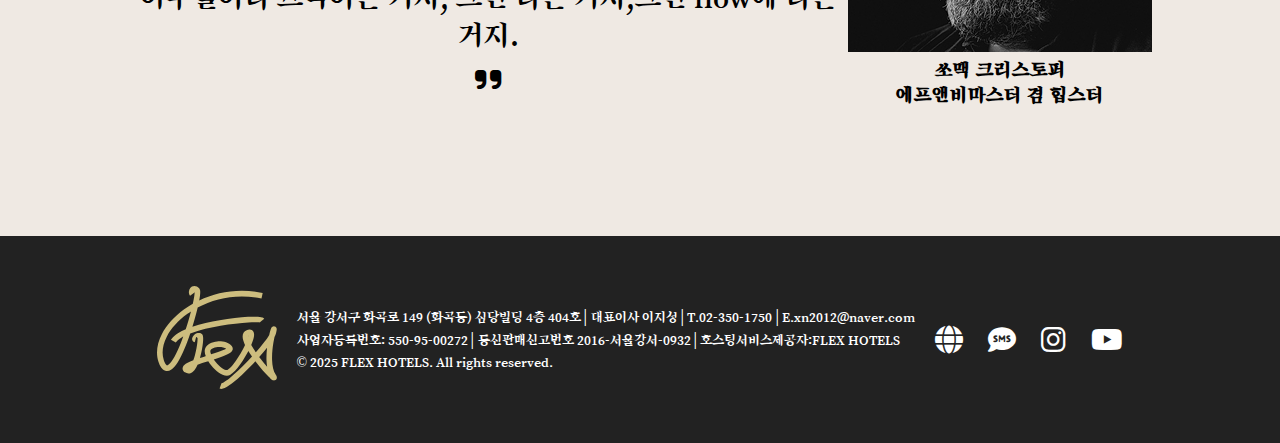
==== commit 4ed76a8c: "hea" ====
--- a/menu/brand.html
+++ b/menu/brand.html
@@ -29,7 +29,7 @@
   </head>
   <body class="">
     <!--헤더 유준-->
-    <header>
+    <header class="header">
       <a href="index.html" class="logo">
         <img src="/img/logo.svg" alt="FLEX HOTEL" />
         <p><span>FLEX</span>HOTEL</p>
@@ -43,12 +43,28 @@
           <li><a href="#">다이닝</a></li>
         </ul>
       </nav>
+      <nav class="nav-menu1">
+        <ul>
+          <li><a href="#">브랜드</a></li>
+          <li><a href="#">객실</a></li>
+          <li><a href="#">예약</a></li>
+          <li><a href="#">프로모션</a></li>
+          <li><a href="#">다이닝</a></li>
+        </ul>
+      </nav>
       <button class="menu-btn">
         <i class="fa-solid fa-bars"></i>
       </button>
     </header>
     <div class="visual">
-      <img src="../img/backGround.png" alt="" />
+      <video
+        autoplay
+        muted
+        loop
+        playsinline
+        src="/video/main-visual.mp4"
+        class="videoContainer"
+      ></video>
       <p>Experience the Difference</p>
     </div>
     <div class="container">
--- a/css/krstyle.css
+++ b/css/krstyle.css
@@ -8,11 +8,6 @@
 a {
   text-decoration: none;
 }
-.index_body {
-  width: 80%;
-  margin-inline: 10%;
-}
-
 body {
   font-family: "Song Myung", serif;
 }
@@ -21,11 +16,15 @@
 }
 .visual {
   width: 100%;
-  position: relative;
-}
-.visual img {
-  width: 100%;
-  box-shadow: 0px 3px 12px;
+
+  overflow-x: hidden;
+  justify-items: center;
+  position: relative;
+}
+.visual .videoContainer {
+  height: 100vh;
+
+  display: block;
 }
 .visual P {
   position: absolute;
@@ -371,6 +370,7 @@
   display: flex;
   width: 80%;
   margin-inline: 10%;
+  margin-bottom: 5%;
 }
 .introDuction .ipsumRight {
   margin-right: 5vw;
@@ -438,6 +438,10 @@
   .brand_con3 img {
     width: 100%;
   }
+  .introDuction {
+    display: grid;
+    justify-items: center;
+  }
 }
 @media (max-width: 600px) {
   .scroll_1 {
@@ -490,4 +494,18 @@
   .brand_con3 img {
     width: 100%;
   }
-}
+
+  .introDuction {
+    display: grid;
+    justify-items: center;
+  }
+  .introDuction img {
+    display: block;
+
+    width: 100%;
+  }
+  .introDuction_detail h1 {
+    position: absolute;
+    top: 10px;
+  }
+}
--- a/css/header-footer.css
+++ b/css/header-footer.css
@@ -1,8 +1,8 @@
 * {
   margin: 0px;
   padding: 0px;
-  box-sizing: border-box;
 }
+
 body {
   font-family: "Song Myung", serif;
 }
@@ -11,7 +11,7 @@
   width: 100%;
   display: flex;
   align-items: center;
-  justify-content: space-between;
+
   background-color: #222;
   padding: 15px 20px;
   position: fixed;
@@ -34,20 +34,29 @@
   display: flex;
   align-items: end;
 }
-.nav-menu ul {
+.nav-menu,
+.nav-menu1 {
+  position: absolute;
+  right: 100px;
+}
+.nav-menu ul,
+.nav-menu1 ul {
   display: flex;
   list-style: none;
 }
-.nav-menu ul li {
+.nav-menu ul li,
+.nav-menu1 ul li {
   margin: 0 15px;
 }
 
-.nav-menu ul li a {
+.nav-menu ul li a,
+.nav-menu1 ul li a {
   color: #fff;
   text-decoration: none;
   font-size: 18px;
 }
-.nav-menu ul li a:hover {
+.nav-menu ul li a:hover,
+.nav-menu1 ul li a:hover {
   text-decoration: underline;
 }
 .menu-btn {
@@ -79,7 +88,12 @@
   .nav-menu ul li {
     margin: 10px 0;
   }
+  .nav-menu1 {
+    display: none;
+  }
   .menu-btn {
+    position: absolute;
+    right: 100px;
     display: block;
   }
 }
